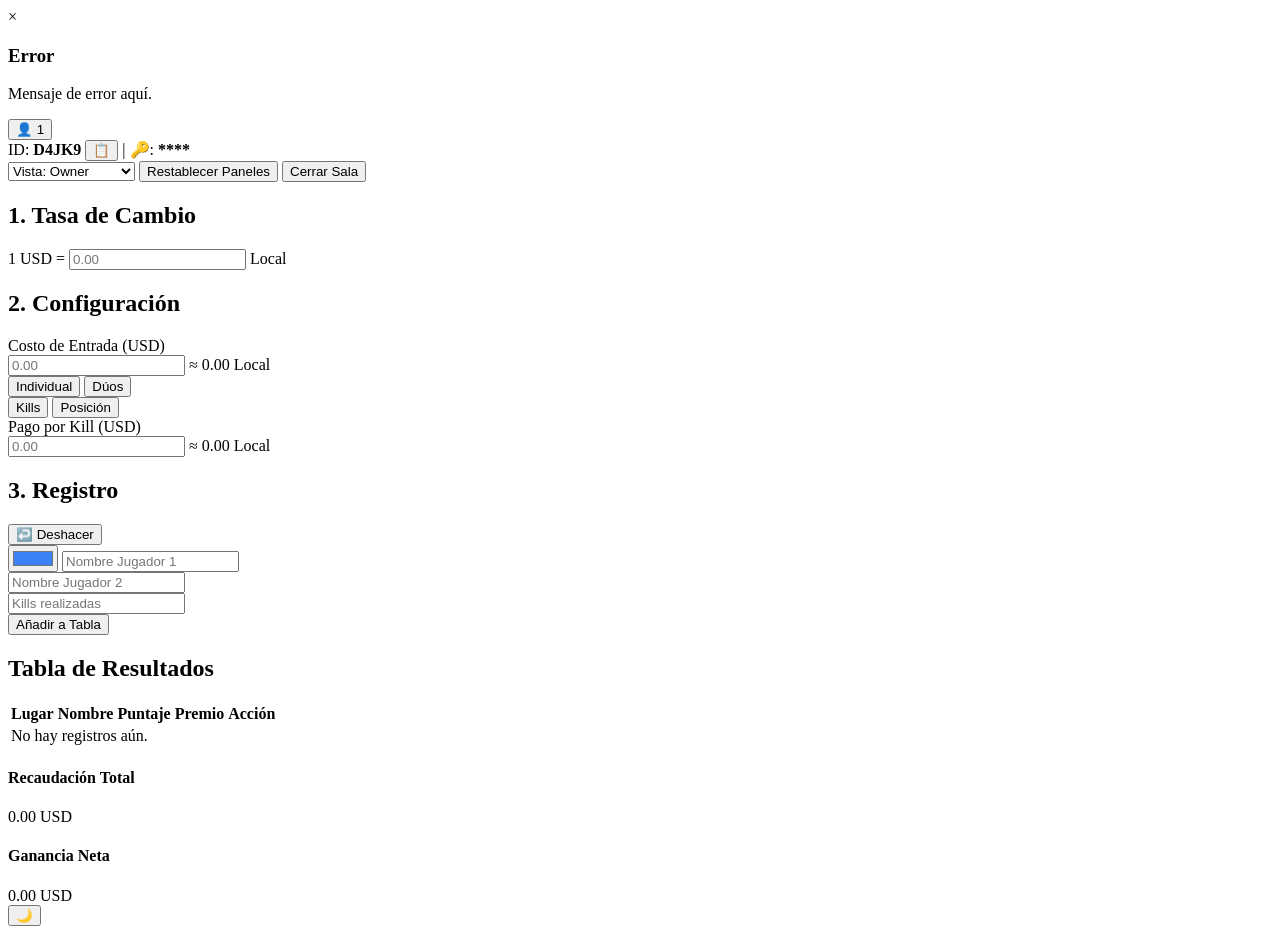
==== panel.html @ e584f3f7 "Agregue la estructura HTML inicial para el panel de TorneApp Este archivo contiene la estructura HTM" ====
<!DOCTYPE html>
<html lang="es">
<head>
    <meta charset="UTF-8">
    <meta name="viewport" content="width=device-width, initial-scale=1.0">
    <title>TorneApp - Panel de Control</title>
    <link rel="stylesheet" href="panel.css">
    
    <script src="panel.js" defer></script>
    <script type="module" src="database.js" defer></script>
</head>
<body>

    <div id="toast-container" class="toast-container"></div>
    <div id="error-modal" class="modal hidden">
        <div class="modal-content error-content">
            <span class="close-btn" onclick="closeErrorModal()">&times;</span>
            <h3 id="error-title">Error</h3>
            <p id="error-message">Mensaje de error aquí.</p>
        </div>
    </div>

    <header class="top-bar">
        <div class="bar-left">
            <button id="btn-users" class="icon-btn" title="Ver usuarios">👤 <span id="user-count">1</span></button>
            <div class="room-info">
                <span>ID: <strong id="room-id">D4JK9</strong></span>
                <button id="btn-copy-id" class="icon-btn small-btn" title="Copiar ID">📋</button>
                <span class="separator">|</span>
                <span>🔑: <strong id="room-pass">****</strong></span>
            </div>
        </div>
        <div class="bar-right">
            <select id="demo-role-switcher" class="demo-select hidden">
                <option value="owner">Vista: Owner</option>
                <option value="editor">Vista: Editor</option>
                <option value="viewer">Vista: Espectador</option>
            </select>
            
            <button id="btn-reset" class="action-btn warning-btn">Restablecer Paneles</button>
            <button id="btn-exit" class="action-btn danger-btn">Cerrar Sala</button>
        </div>
    </header>

    <div class="dashboard-container">
        <div class="left-column">
            
            <section class="panel" id="panel-divisas">
                <h2>1. Tasa de Cambio</h2>
                <div class="input-row">
                    <label>1 USD =</label>
                    <input type="number" id="tasa-cambio" placeholder="0.00" step="0.01">
                    <span id="moneda-local-label">Local</span>
                </div>
            </section>

            <section class="panel" id="panel-config">
                <h2>2. Configuración</h2>
                <div class="input-group">
                    <label>Costo de Entrada (USD)</label>
                    <div class="input-with-text">
                        <input type="number" id="costo-entrada-usd" placeholder="0.00">
                        <span class="converted-text">≈ <span id="costo-entrada-local">0.00</span> Local</span>
                    </div>
                </div>
                
                <div class="toggles-container">
                    <div class="toggle-group">
                        <button class="toggle-btn active" data-group="modo" data-val="individual">Individual</button>
                        <button class="toggle-btn" data-group="modo" data-val="duos">Dúos</button>
                    </div>
                    <div class="toggle-group">
                        <button class="toggle-btn active" data-group="puntaje" data-val="kills">Kills</button>
                        <button class="toggle-btn" data-group="puntaje" data-val="posicion">Posición</button>
                    </div>
                </div>

                <div id="config-kills-extra" class="input-group">
                    <label>Pago por Kill (USD)</label>
                    <div class="input-with-text">
                        <input type="number" id="pago-kill-usd" placeholder="0.00">
                        <span class="converted-text">≈ <span id="pago-kill-local">0.00</span> Local</span>
                    </div>
                </div>
            </section>

            <section class="panel" id="panel-registro">
                <div class="panel-header-inline">
                    <h2>3. Registro</h2>
                    <button id="btn-deshacer" class="icon-btn small-btn" title="Deshacer última acción">↩️ Deshacer</button>
                </div>
                
                <form id="form-registro" onsubmit="event.preventDefault();">
                    <div class="input-row align-center">
                        <input type="color" id="equipo-color" value="#3b82f6" title="Color del equipo">
                        <input type="text" id="jugador-1" placeholder="Nombre Jugador 1" required>
                    </div>
                    <div id="input-jugador-2" class="input-row hidden">
                        <input type="text" id="jugador-2" placeholder="Nombre Jugador 2">
                    </div>

                    <div class="input-row mt-10">
                        <input type="number" id="input-puntaje" placeholder="Kills realizadas" required>
                    </div>
                    
                    <button type="submit" class="btn-primary mt-10">Añadir a Tabla</button>
                </form>
            </section>
        </div>

        <div class="right-column">
            
            <section class="panel table-panel" id="panel-tabla">
                <h2>Tabla de Resultados</h2>
                <div class="table-responsive">
                    <table id="resultados-table">
                        <thead>
                            <tr>
                                <th>Lugar</th>
                                <th>Nombre</th>
                                <th>Puntaje</th>
                                <th>Premio</th>
                                <th>Acción</th>
                            </tr>
                        </thead>
                        <tbody id="tabla-body">
                            <tr class="empty-row">
                                <td colspan="5">No hay registros aún.</td>
                            </tr>
                        </tbody>
                    </table>
                </div>
                
                <div class="finances-footer" id="finances-section">
                    <div class="finance-box">
                        <h4>Recaudación Total</h4>
                        <span class="amount" id="total-recaudado">0.00 USD</span>
                    </div>
                    <div class="finance-box highlight">
                        <h4>Ganancia Neta</h4>
                        <span class="amount" id="ganancia-neta">0.00 USD</span>
                    </div>
                </div>
            </section>
        </div>
    </div>

    <button id="theme-toggle" class="theme-btn">🌙</button>

</body>
</html>
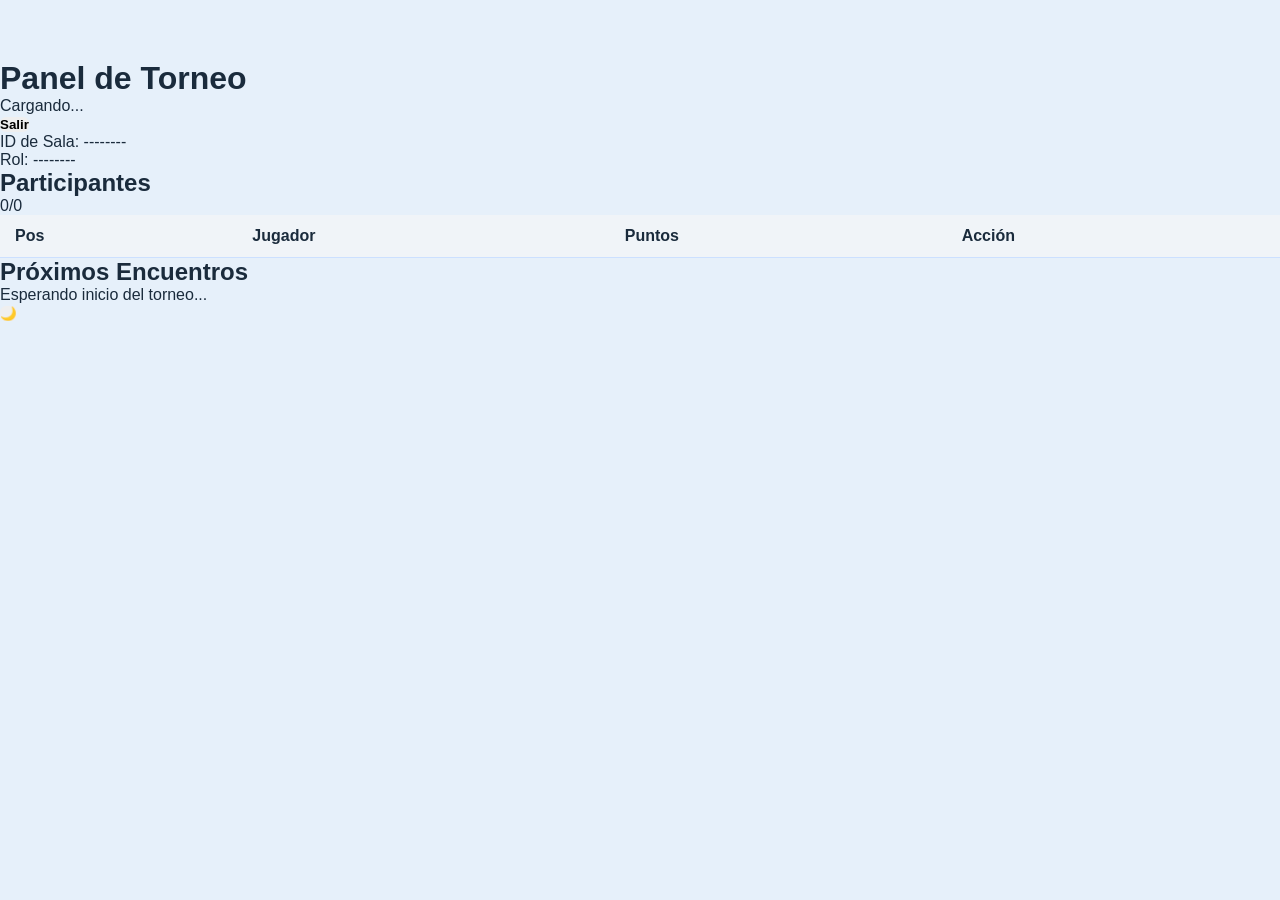
==== commit 7f7d2139: "Update panel.html" ====
--- a/panel.html
+++ b/panel.html
@@ -2,150 +2,75 @@
 <html lang="es">
 <head>
     <meta charset="UTF-8">
-    <meta name="viewport" content="width=device-width, initial-scale=1.0">
+    <meta name="viewport" content="width=device-width, initial-scale=1.0, maximum-scale=1.0, user-scalable=no">
     <title>TorneApp - Panel de Control</title>
+    
     <link rel="stylesheet" href="panel.css">
     
     <script src="panel.js" defer></script>
-    <script type="module" src="database.js" defer></script>
 </head>
 <body>
 
-    <div id="toast-container" class="toast-container"></div>
-    <div id="error-modal" class="modal hidden">
-        <div class="modal-content error-content">
-            <span class="close-btn" onclick="closeErrorModal()">&times;</span>
-            <h3 id="error-title">Error</h3>
-            <p id="error-message">Mensaje de error aquí.</p>
-        </div>
+    <div class="panel-container">
+        <header class="panel-header">
+            <div class="header-info">
+                <h1 id="panel-title">Panel de Torneo</h1>
+                <span id="status-badge" class="badge">Cargando...</span>
+            </div>
+            <button id="exit-btn" class="btn-secondary">Salir</button>
+        </header>
+
+        <section class="room-info-card">
+            <div class="info-item">
+                <span class="label">ID de Sala:</span>
+                <span id="display-room-id" class="value">--------</span>
+            </div>
+            <div class="info-item">
+                <span class="label">Rol:</span>
+                <span id="display-role" class="value">--------</span>
+            </div>
+        </section>
+
+        <section id="admin-controls" class="admin-section" style="display: none;">
+            <h3>Gestión de Torneo</h3>
+            <div class="admin-actions">
+                <button class="btn-action" onclick="abrirModalJugador()">Añadir Jugador</button>
+                <button class="btn-action btn-start" onclick="iniciarTorneo()">Iniciar Torneo</button>
+                <button class="btn-action btn-danger" onclick="finalizarTorneo()">Finalizar</button>
+            </div>
+        </section>
+
+        <section class="tournament-content">
+            <div class="content-header">
+                <h2>Participantes</h2>
+                <span id="player-count">0/0</span>
+            </div>
+            
+            <div class="table-wrapper">
+                <table id="players-table">
+                    <thead>
+                        <tr>
+                            <th>Pos</th>
+                            <th>Jugador</th>
+                            <th>Puntos</th>
+                            <th class="admin-only">Acción</th>
+                        </tr>
+                    </thead>
+                    <tbody id="players-list">
+                        </tbody>
+                </table>
+            </div>
+        </section>
+
+        <section class="matches-section">
+            <h2>Próximos Encuentros</h2>
+            <div id="matches-container" class="matches-grid">
+                <p class="empty-msg">Esperando inicio del torneo...</p>
+            </div>
+        </section>
     </div>
 
-    <header class="top-bar">
-        <div class="bar-left">
-            <button id="btn-users" class="icon-btn" title="Ver usuarios">👤 <span id="user-count">1</span></button>
-            <div class="room-info">
-                <span>ID: <strong id="room-id">D4JK9</strong></span>
-                <button id="btn-copy-id" class="icon-btn small-btn" title="Copiar ID">📋</button>
-                <span class="separator">|</span>
-                <span>🔑: <strong id="room-pass">****</strong></span>
-            </div>
-        </div>
-        <div class="bar-right">
-            <select id="demo-role-switcher" class="demo-select hidden">
-                <option value="owner">Vista: Owner</option>
-                <option value="editor">Vista: Editor</option>
-                <option value="viewer">Vista: Espectador</option>
-            </select>
-            
-            <button id="btn-reset" class="action-btn warning-btn">Restablecer Paneles</button>
-            <button id="btn-exit" class="action-btn danger-btn">Cerrar Sala</button>
-        </div>
-    </header>
-
-    <div class="dashboard-container">
-        <div class="left-column">
-            
-            <section class="panel" id="panel-divisas">
-                <h2>1. Tasa de Cambio</h2>
-                <div class="input-row">
-                    <label>1 USD =</label>
-                    <input type="number" id="tasa-cambio" placeholder="0.00" step="0.01">
-                    <span id="moneda-local-label">Local</span>
-                </div>
-            </section>
-
-            <section class="panel" id="panel-config">
-                <h2>2. Configuración</h2>
-                <div class="input-group">
-                    <label>Costo de Entrada (USD)</label>
-                    <div class="input-with-text">
-                        <input type="number" id="costo-entrada-usd" placeholder="0.00">
-                        <span class="converted-text">≈ <span id="costo-entrada-local">0.00</span> Local</span>
-                    </div>
-                </div>
-                
-                <div class="toggles-container">
-                    <div class="toggle-group">
-                        <button class="toggle-btn active" data-group="modo" data-val="individual">Individual</button>
-                        <button class="toggle-btn" data-group="modo" data-val="duos">Dúos</button>
-                    </div>
-                    <div class="toggle-group">
-                        <button class="toggle-btn active" data-group="puntaje" data-val="kills">Kills</button>
-                        <button class="toggle-btn" data-group="puntaje" data-val="posicion">Posición</button>
-                    </div>
-                </div>
-
-                <div id="config-kills-extra" class="input-group">
-                    <label>Pago por Kill (USD)</label>
-                    <div class="input-with-text">
-                        <input type="number" id="pago-kill-usd" placeholder="0.00">
-                        <span class="converted-text">≈ <span id="pago-kill-local">0.00</span> Local</span>
-                    </div>
-                </div>
-            </section>
-
-            <section class="panel" id="panel-registro">
-                <div class="panel-header-inline">
-                    <h2>3. Registro</h2>
-                    <button id="btn-deshacer" class="icon-btn small-btn" title="Deshacer última acción">↩️ Deshacer</button>
-                </div>
-                
-                <form id="form-registro" onsubmit="event.preventDefault();">
-                    <div class="input-row align-center">
-                        <input type="color" id="equipo-color" value="#3b82f6" title="Color del equipo">
-                        <input type="text" id="jugador-1" placeholder="Nombre Jugador 1" required>
-                    </div>
-                    <div id="input-jugador-2" class="input-row hidden">
-                        <input type="text" id="jugador-2" placeholder="Nombre Jugador 2">
-                    </div>
-
-                    <div class="input-row mt-10">
-                        <input type="number" id="input-puntaje" placeholder="Kills realizadas" required>
-                    </div>
-                    
-                    <button type="submit" class="btn-primary mt-10">Añadir a Tabla</button>
-                </form>
-            </section>
-        </div>
-
-        <div class="right-column">
-            
-            <section class="panel table-panel" id="panel-tabla">
-                <h2>Tabla de Resultados</h2>
-                <div class="table-responsive">
-                    <table id="resultados-table">
-                        <thead>
-                            <tr>
-                                <th>Lugar</th>
-                                <th>Nombre</th>
-                                <th>Puntaje</th>
-                                <th>Premio</th>
-                                <th>Acción</th>
-                            </tr>
-                        </thead>
-                        <tbody id="tabla-body">
-                            <tr class="empty-row">
-                                <td colspan="5">No hay registros aún.</td>
-                            </tr>
-                        </tbody>
-                    </table>
-                </div>
-                
-                <div class="finances-footer" id="finances-section">
-                    <div class="finance-box">
-                        <h4>Recaudación Total</h4>
-                        <span class="amount" id="total-recaudado">0.00 USD</span>
-                    </div>
-                    <div class="finance-box highlight">
-                        <h4>Ganancia Neta</h4>
-                        <span class="amount" id="ganancia-neta">0.00 USD</span>
-                    </div>
-                </div>
-            </section>
-        </div>
-    </div>
-
-    <button id="theme-toggle" class="theme-btn">🌙</button>
+    <button id="theme-toggle" class="theme-btn-float">🌙</button>
 
 </body>
 </html>
--- a/panel.css
+++ b/panel.css
@@ -0,0 +1,160 @@
+/* Variables de color - Modo Claro */
+:root {
+    --bg-color: #e6f0fa;
+    --card-bg: #ffffff;
+    --text-color: #1a2b3c;
+    --primary-color: #0066cc;
+    --primary-hover: #005bb5;
+    --input-bg: #f0f4f8;
+    --border-color: #cce0ff;
+    --danger-color: #ef4444;
+    --danger-hover: #dc2626;
+    --warning-color: #f59e0b;
+    --warning-hover: #d97706;
+    --success-color: #10b981;
+}
+
+/* Variables de color - Modo Oscuro */
+[data-theme="dark"] {
+    --bg-color: #0b1120;
+    --card-bg: #151e32;
+    --text-color: #e2e8f0;
+    --primary-color: #3b82f6;
+    --primary-hover: #2563eb;
+    --input-bg: #1e293b;
+    --border-color: #334155;
+}
+
+* {
+    margin: 0;
+    padding: 0;
+    box-sizing: border-box;
+    font-family: 'Segoe UI', Tahoma, Geneva, Verdana, sans-serif;
+    transition: background-color 0.3s, color 0.3s;
+}
+
+body {
+    background-color: var(--bg-color);
+    color: var(--text-color);
+    padding-top: 60px; /* Espacio para la barra superior */
+}
+
+/* === BARRA SUPERIOR === */
+.top-bar {
+    position: fixed;
+    top: 0;
+    left: 0;
+    width: 100%;
+    height: 60px;
+    background-color: var(--card-bg);
+    border-bottom: 2px solid var(--border-color);
+    display: flex;
+    justify-content: space-between;
+    align-items: center;
+    padding: 0 20px;
+    z-index: 1000;
+    box-shadow: 0 2px 10px rgba(0,0,0,0.1);
+}
+
+.bar-left, .bar-right {
+    display: flex;
+    align-items: center;
+    gap: 15px;
+}
+
+.room-info {
+    font-size: 0.95rem;
+    display: flex;
+    align-items: center;
+    gap: 8px;
+}
+
+.separator { opacity: 0.5; }
+
+/* Botones Generales */
+button { cursor: pointer; border: none; border-radius: 6px; font-weight: bold; }
+.icon-btn { background: transparent; color: var(--text-color); font-size: 1.2rem; padding: 5px; }
+.small-btn { font-size: 0.9rem; opacity: 0.8; }
+.small-btn:hover { opacity: 1; }
+
+.action-btn { padding: 8px 15px; color: white; }
+.danger-btn { background-color: var(--danger-color); }
+.danger-btn:hover { background-color: var(--danger-hover); }
+.warning-btn { background-color: var(--warning-color); }
+.warning-btn:hover { background-color: var(--warning-hover); }
+
+.btn-primary { width: 100%; padding: 12px; background-color: var(--primary-color); color: #fff; font-size: 1rem; }
+.btn-primary:hover { background-color: var(--primary-hover); }
+
+/* === LAYOUT DEL DASHBOARD === */
+.dashboard-container {
+    max-width: 1200px;
+    margin: 20px auto;
+    padding: 0 15px;
+    display: grid;
+    grid-template-columns: 1fr 2fr;
+    gap: 20px;
+}
+
+/* Móviles */
+@media (max-width: 800px) {
+    .dashboard-container { grid-template-columns: 1fr; }
+}
+
+.panel {
+    background-color: var(--card-bg);
+    border-radius: 12px;
+    padding: 20px;
+    margin-bottom: 20px;
+    box-shadow: 0 4px 12px rgba(0, 0, 0, 0.08);
+    border: 1px solid var(--border-color);
+}
+
+.panel h2 { font-size: 1.2rem; margin-bottom: 15px; color: var(--primary-color); }
+.panel-header-inline { display: flex; justify-content: space-between; align-items: center; margin-bottom: 15px; }
+.panel-header-inline h2 { margin-bottom: 0; }
+
+/* === FORMULARIOS Y CAMPOS === */
+.input-group { margin-bottom: 15px; }
+.input-group label { display: block; font-size: 0.85rem; margin-bottom: 5px; font-weight: 600; opacity: 0.8; }
+.input-row { display: flex; gap: 10px; align-items: center; margin-bottom: 10px; }
+.align-center { align-items: center; }
+.mt-10 { margin-top: 10px; }
+.hidden { display: none !important; }
+
+input[type="text"], input[type="number"], select {
+    width: 100%; padding: 10px; border: 2px solid var(--border-color);
+    border-radius: 6px; background-color: var(--input-bg); color: var(--text-color);
+    outline: none;
+}
+input:focus { border-color: var(--primary-color); }
+
+input[type="color"] { width: 40px; height: 40px; border: none; border-radius: 6px; cursor: pointer; background: transparent;}
+
+.input-with-text { display: flex; align-items: center; gap: 10px; }
+.converted-text { font-size: 0.9rem; font-weight: bold; opacity: 0.7; white-space: nowrap; }
+
+/* Toggles (Individual/Duos) */
+.toggles-container { display: flex; gap: 15px; margin-bottom: 15px; }
+.toggle-group { display: flex; flex: 1; background-color: var(--input-bg); border-radius: 6px; overflow: hidden; border: 2px solid var(--border-color); }
+.toggle-btn { flex: 1; padding: 10px; background: transparent; color: var(--text-color); font-weight: 600; border-radius: 0; }
+.toggle-btn.active { background-color: var(--primary-color); color: white; }
+
+/* === TABLA === */
+.table-responsive { overflow-x: auto; margin-bottom: 20px; }
+table { width: 100%; border-collapse: collapse; text-align: left; }
+th, td { padding: 12px 15px; border-bottom: 1px solid var(--border-color); }
+th { background-color: var(--input-bg); font-weight: 600; }
+.empty-row td { text-align: center; opacity: 0.6; font-style: italic; }
+
+/* === FINANZAS === */
+.finances-footer { display: flex; gap: 15px; border-top: 2px dashed var(--border-color); padding-top: 20px; }
+.finance-box { flex: 1; background-color: var(--input-bg); padding: 15px; border-radius: 8px; text-align: center; border: 1px solid var(--border-color); }
+.finance-box h4 { font-size: 0.9rem; opacity: 0.8; margin-bottom: 5px; }
+.finance-box .amount { font-size: 1.4rem; font-weight: 800; color: var(--text-color); }
+.finance-box.highlight .amount { color: var(--success-color); }
+
+/* === UTILIDADES === */
+.demo-select { padding: 5px; background: var(--warning-color); color: white; border: none; border-radius: 4px; font-weight: bold; }
+.theme-btn { position: fixed; bottom: 20px; right: 20px; background-color: var(--card-bg); border: 2px solid var(--border-color); color: var(--text-color); font-size: 1.5rem; width: 50px; height: 50px; border-radius: 50%; display: flex; justify-content: center; align-items: center; box-shadow: 0 4px 12px rgba(0,0,0,0.2); z-index: 1000; }
+            
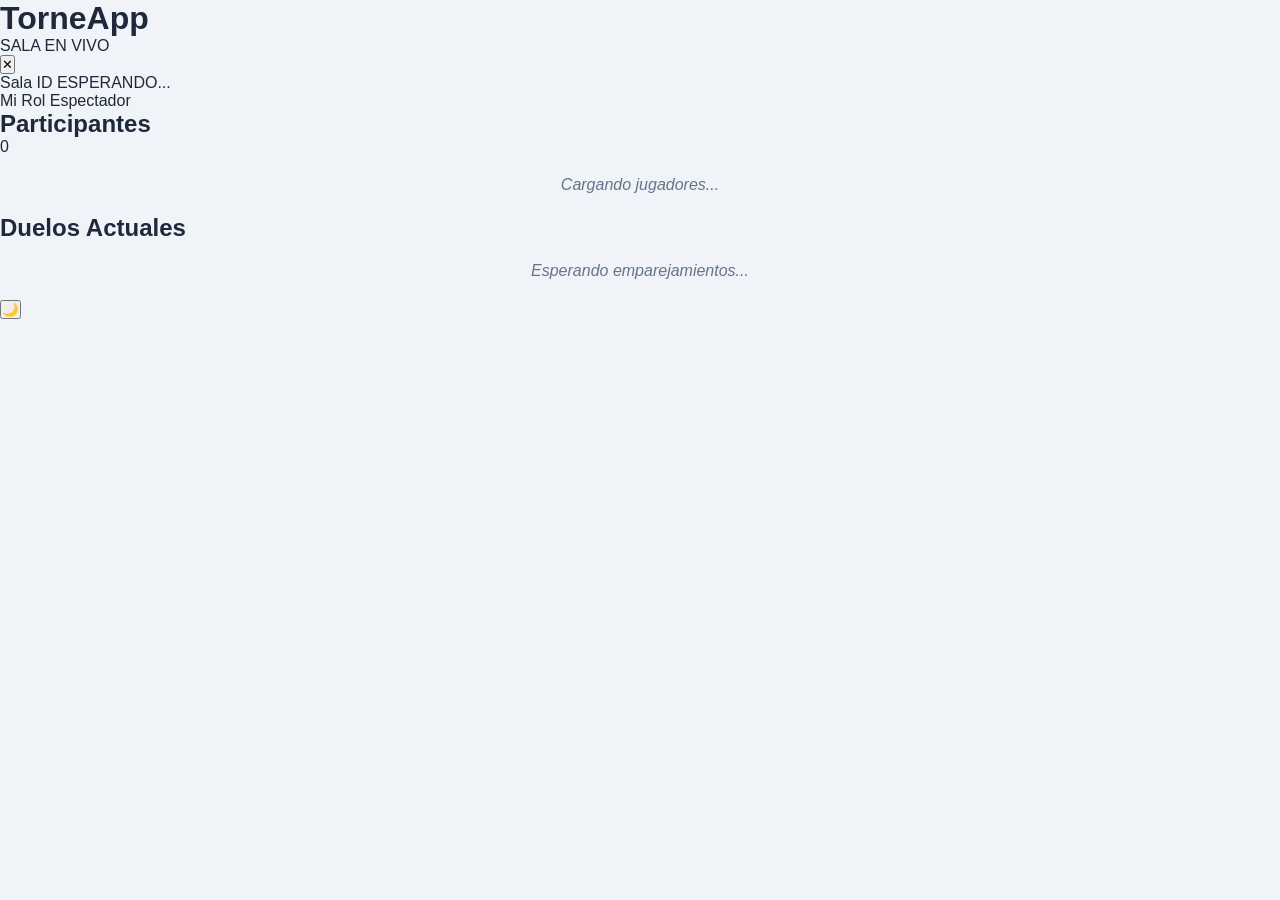
==== commit 208b8574: "Update panel.html" ====
--- a/panel.html
+++ b/panel.html
@@ -3,74 +3,61 @@
 <head>
     <meta charset="UTF-8">
     <meta name="viewport" content="width=device-width, initial-scale=1.0, maximum-scale=1.0, user-scalable=no">
-    <title>TorneApp - Panel de Control</title>
-    
+    <title>TorneApp - Panel</title>
     <link rel="stylesheet" href="panel.css">
-    
     <script src="panel.js" defer></script>
 </head>
 <body>
 
-    <div class="panel-container">
-        <header class="panel-header">
-            <div class="header-info">
-                <h1 id="panel-title">Panel de Torneo</h1>
-                <span id="status-badge" class="badge">Cargando...</span>
+    <div class="app-wrapper">
+        <header class="main-header">
+            <div class="logo-area">
+                <h1>TorneApp</h1>
+                <span id="status-badge" class="status-dot">Modo Demo</span>
             </div>
-            <button id="exit-btn" class="btn-secondary">Salir</button>
+            <button id="exit-btn" class="icon-btn">✕</button>
         </header>
 
-        <section class="room-info-card">
-            <div class="info-item">
-                <span class="label">ID de Sala:</span>
-                <span id="display-room-id" class="value">--------</span>
+        <div class="stats-grid">
+            <div class="stat-card">
+                <span class="stat-label">Sala ID</span>
+                <span id="display-room-id" class="stat-value">---</span>
             </div>
-            <div class="info-item">
-                <span class="label">Rol:</span>
-                <span id="display-role" class="value">--------</span>
+            <div class="stat-card">
+                <span class="stat-label">Mi Rol</span>
+                <span id="display-role" class="stat-value">---</span>
+            </div>
+        </div>
+
+        <section id="admin-controls" class="admin-panel" style="display: none;">
+            <div class="admin-header">
+                <h2>Gestión</h2>
+            </div>
+            <div class="action-buttons">
+                <button class="btn-main" onclick="abrirModalJugador()">+ Jugador</button>
+                <button class="btn-start" onclick="iniciarTorneo()">Iniciar</button>
             </div>
         </section>
 
-        <section id="admin-controls" class="admin-section" style="display: none;">
-            <h3>Gestión de Torneo</h3>
-            <div class="admin-actions">
-                <button class="btn-action" onclick="abrirModalJugador()">Añadir Jugador</button>
-                <button class="btn-action btn-start" onclick="iniciarTorneo()">Iniciar Torneo</button>
-                <button class="btn-action btn-danger" onclick="finalizarTorneo()">Finalizar</button>
+        <section class="content-section">
+            <div class="section-header">
+                <h2>Participantes</h2>
+                <span id="player-count" class="count-pill">0</span>
+            </div>
+            <div id="players-list" class="players-column">
+                <p class="empty-msg">Cargando jugadores...</p>
             </div>
         </section>
 
-        <section class="tournament-content">
-            <div class="content-header">
-                <h2>Participantes</h2>
-                <span id="player-count">0/0</span>
-            </div>
-            
-            <div class="table-wrapper">
-                <table id="players-table">
-                    <thead>
-                        <tr>
-                            <th>Pos</th>
-                            <th>Jugador</th>
-                            <th>Puntos</th>
-                            <th class="admin-only">Acción</th>
-                        </tr>
-                    </thead>
-                    <tbody id="players-list">
-                        </tbody>
-                </table>
-            </div>
-        </section>
-
-        <section class="matches-section">
-            <h2>Próximos Encuentros</h2>
-            <div id="matches-container" class="matches-grid">
-                <p class="empty-msg">Esperando inicio del torneo...</p>
+        <section class="content-section">
+            <h2>Duelos Actuales</h2>
+            <div id="matches-container" class="matches-list">
+                <p class="empty-msg">Esperando emparejamientos...</p>
             </div>
         </section>
     </div>
 
-    <button id="theme-toggle" class="theme-btn-float">🌙</button>
+    <button id="theme-toggle" class="theme-fab">🌙</button>
 
 </body>
 </html>
--- a/panel.css
+++ b/panel.css
@@ -1,160 +1,175 @@
-/* Variables de color - Modo Claro */
+/* =========================================
+   VARIABLES DE COLOR (Azul Claro y Oscuro)
+   ========================================= */
 :root {
-    --bg-color: #e6f0fa;
+    --bg-color: #f0f4f8;
     --card-bg: #ffffff;
-    --text-color: #1a2b3c;
-    --primary-color: #0066cc;
-    --primary-hover: #005bb5;
-    --input-bg: #f0f4f8;
-    --border-color: #cce0ff;
-    --danger-color: #ef4444;
-    --danger-hover: #dc2626;
-    --warning-color: #f59e0b;
-    --warning-hover: #d97706;
-    --success-color: #10b981;
+    --text-color: #1e293b;
+    --text-muted: #64748b;
+    --primary: #0284c7; /* Azul Principal */
+    --primary-dark: #0369a1;
+    --accent: #38bdf8;
+    --danger: #ef4444;
+    --success: #10b981;
+    --border: #e2e8f0;
 }
 
-/* Variables de color - Modo Oscuro */
 [data-theme="dark"] {
-    --bg-color: #0b1120;
-    --card-bg: #151e32;
-    --text-color: #e2e8f0;
-    --primary-color: #3b82f6;
-    --primary-hover: #2563eb;
-    --input-bg: #1e293b;
-    --border-color: #334155;
+    --bg-color: #0f172a;
+    --card-bg: #1e293b;
+    --text-color: #f8fafc;
+    --text-muted: #94a3b8;
+    --primary: #38bdf8;
+    --primary-dark: #0ea5e9;
+    --border: #334155;
 }
 
+/* =========================================
+   RESETEO ANTI-ZOOM
+   ========================================= */
 * {
     margin: 0;
     padding: 0;
-    box-sizing: border-box;
+    box-sizing: border-box; /* Evita que el padding ensanche los elementos */
     font-family: 'Segoe UI', Tahoma, Geneva, Verdana, sans-serif;
-    transition: background-color 0.3s, color 0.3s;
 }
 
-body {
+html, body {
+    width: 100%;
+    max-width: 100%;
+    overflow-x: hidden; /* Prohibido el movimiento lateral */
     background-color: var(--bg-color);
     color: var(--text-color);
-    padding-top: 60px; /* Espacio para la barra superior */
 }
 
-/* === BARRA SUPERIOR === */
-.top-bar {
-    position: fixed;
-    top: 0;
-    left: 0;
+/* =========================================
+   CONTENEDOR PRINCIPAL
+   ========================================= */
+.panel-container {
     width: 100%;
-    height: 60px;
-    background-color: var(--card-bg);
-    border-bottom: 2px solid var(--border-color);
+    max-width: 600px; /* Tamaño ideal para móvil y tablet */
+    margin: 0 auto;
+    padding: 15px;
+    display: flex;
+    flex-direction: column;
+    gap: 20px;
+}
+
+/* Encabezado */
+.panel-header {
     display: flex;
     justify-content: space-between;
     align-items: center;
-    padding: 0 20px;
-    z-index: 1000;
-    box-shadow: 0 2px 10px rgba(0,0,0,0.1);
+    padding-bottom: 10px;
+    border-bottom: 2px solid var(--border);
 }
 
-.bar-left, .bar-right {
-    display: flex;
-    align-items: center;
-    gap: 15px;
+.panel-header h1 {
+    font-size: 1.4rem;
+    color: var(--primary);
 }
 
-.room-info {
-    font-size: 0.95rem;
-    display: flex;
-    align-items: center;
-    gap: 8px;
+.badge {
+    font-size: 0.75rem;
+    padding: 4px 8px;
+    border-radius: 12px;
+    background: var(--border);
+    color: var(--text-muted);
 }
 
-.separator { opacity: 0.5; }
-
-/* Botones Generales */
-button { cursor: pointer; border: none; border-radius: 6px; font-weight: bold; }
-.icon-btn { background: transparent; color: var(--text-color); font-size: 1.2rem; padding: 5px; }
-.small-btn { font-size: 0.9rem; opacity: 0.8; }
-.small-btn:hover { opacity: 1; }
-
-.action-btn { padding: 8px 15px; color: white; }
-.danger-btn { background-color: var(--danger-color); }
-.danger-btn:hover { background-color: var(--danger-hover); }
-.warning-btn { background-color: var(--warning-color); }
-.warning-btn:hover { background-color: var(--warning-hover); }
-
-.btn-primary { width: 100%; padding: 12px; background-color: var(--primary-color); color: #fff; font-size: 1rem; }
-.btn-primary:hover { background-color: var(--primary-hover); }
-
-/* === LAYOUT DEL DASHBOARD === */
-.dashboard-container {
-    max-width: 1200px;
-    margin: 20px auto;
-    padding: 0 15px;
-    display: grid;
-    grid-template-columns: 1fr 2fr;
-    gap: 20px;
+/* =========================================
+   TARJETAS DE INFORMACIÓN
+   ========================================= */
+.room-info-card, .admin-section, .tournament-content, .matches-section {
+    background: var(--card-bg);
+    padding: 20px;
+    border-radius: 12px;
+    box-shadow: 0 4px 6px -1px rgba(0, 0, 0, 0.1);
 }
 
-/* Móviles */
-@media (max-width: 800px) {
-    .dashboard-container { grid-template-columns: 1fr; }
+.info-item {
+    display: flex;
+    justify-content: space-between;
+    margin-bottom: 8px;
 }
 
-.panel {
-    background-color: var(--card-bg);
-    border-radius: 12px;
-    padding: 20px;
-    margin-bottom: 20px;
-    box-shadow: 0 4px 12px rgba(0, 0, 0, 0.08);
-    border: 1px solid var(--border-color);
+.label { font-weight: 600; color: var(--text-muted); }
+.value { font-family: monospace; font-weight: bold; color: var(--primary); }
+
+/* =========================================
+   TABLAS (CON SCROLL LATERAL SEGURO)
+   ========================================= */
+.table-wrapper {
+    width: 100%;
+    overflow-x: auto; /* Permite deslizar la tabla si es muy ancha */
+    -webkit-overflow-scrolling: touch;
+    margin-top: 15px;
+    border-radius: 8px;
+    border: 1px solid var(--border);
 }
 
-.panel h2 { font-size: 1.2rem; margin-bottom: 15px; color: var(--primary-color); }
-.panel-header-inline { display: flex; justify-content: space-between; align-items: center; margin-bottom: 15px; }
-.panel-header-inline h2 { margin-bottom: 0; }
+table {
+    width: 100%;
+    border-collapse: collapse;
+    min-width: 400px; /* Asegura que no se amontone el texto */
+}
 
-/* === FORMULARIOS Y CAMPOS === */
-.input-group { margin-bottom: 15px; }
-.input-group label { display: block; font-size: 0.85rem; margin-bottom: 5px; font-weight: 600; opacity: 0.8; }
-.input-row { display: flex; gap: 10px; align-items: center; margin-bottom: 10px; }
-.align-center { align-items: center; }
-.mt-10 { margin-top: 10px; }
-.hidden { display: none !important; }
+th, td {
+    padding: 12px;
+    text-align: left;
+    border-bottom: 1px solid var(--border);
+}
 
-input[type="text"], input[type="number"], select {
-    width: 100%; padding: 10px; border: 2px solid var(--border-color);
-    border-radius: 6px; background-color: var(--input-bg); color: var(--text-color);
-    outline: none;
+th {
+    background-color: var(--bg-color);
+    color: var(--text-muted);
+    font-size: 0.85rem;
+    text-transform: uppercase;
 }
-input:focus { border-color: var(--primary-color); }
 
-input[type="color"] { width: 40px; height: 40px; border: none; border-radius: 6px; cursor: pointer; background: transparent;}
+/* =========================================
+   BOTONES
+   ========================================= */
+.btn-primary, .btn-secondary, .btn-action {
+    padding: 10px 16px;
+    border-radius: 8px;
+    border: none;
+    font-weight: bold;
+    cursor: pointer;
+    transition: transform 0.1s, opacity 0.2s;
+}
 
-.input-with-text { display: flex; align-items: center; gap: 10px; }
-.converted-text { font-size: 0.9rem; font-weight: bold; opacity: 0.7; white-space: nowrap; }
+.btn-secondary { background: var(--border); color: var(--text-color); }
+.btn-action { background: var(--primary); color: white; width: 100%; margin-bottom: 10px; }
+.btn-start { background: var(--success); }
+.btn-danger { background: var(--danger); }
 
-/* Toggles (Individual/Duos) */
-.toggles-container { display: flex; gap: 15px; margin-bottom: 15px; }
-.toggle-group { display: flex; flex: 1; background-color: var(--input-bg); border-radius: 6px; overflow: hidden; border: 2px solid var(--border-color); }
-.toggle-btn { flex: 1; padding: 10px; background: transparent; color: var(--text-color); font-weight: 600; border-radius: 0; }
-.toggle-btn.active { background-color: var(--primary-color); color: white; }
+button:active { transform: scale(0.96); }
 
-/* === TABLA === */
-.table-responsive { overflow-x: auto; margin-bottom: 20px; }
-table { width: 100%; border-collapse: collapse; text-align: left; }
-th, td { padding: 12px 15px; border-bottom: 1px solid var(--border-color); }
-th { background-color: var(--input-bg); font-weight: 600; }
-.empty-row td { text-align: center; opacity: 0.6; font-style: italic; }
+/* =========================================
+   BOTÓN TEMA FLOTANTE
+   ========================================= */
+.theme-btn-float {
+    position: fixed;
+    bottom: 20px;
+    right: 20px;
+    width: 45px;
+    height: 45px;
+    border-radius: 50%;
+    background: var(--card-bg);
+    border: 1px solid var(--border);
+    box-shadow: 0 4px 10px rgba(0,0,0,0.2);
+    cursor: pointer;
+    font-size: 1.2rem;
+    display: flex;
+    justify-content: center;
+    align-items: center;
+}
 
-/* === FINANZAS === */
-.finances-footer { display: flex; gap: 15px; border-top: 2px dashed var(--border-color); padding-top: 20px; }
-.finance-box { flex: 1; background-color: var(--input-bg); padding: 15px; border-radius: 8px; text-align: center; border: 1px solid var(--border-color); }
-.finance-box h4 { font-size: 0.9rem; opacity: 0.8; margin-bottom: 5px; }
-.finance-box .amount { font-size: 1.4rem; font-weight: 800; color: var(--text-color); }
-.finance-box.highlight .amount { color: var(--success-color); }
-
-/* === UTILIDADES === */
-.demo-select { padding: 5px; background: var(--warning-color); color: white; border: none; border-radius: 4px; font-weight: bold; }
-.theme-btn { position: fixed; bottom: 20px; right: 20px; background-color: var(--card-bg); border: 2px solid var(--border-color); color: var(--text-color); font-size: 1.5rem; width: 50px; height: 50px; border-radius: 50%; display: flex; justify-content: center; align-items: center; box-shadow: 0 4px 12px rgba(0,0,0,0.2); z-index: 1000; }
-            
+/* Mensaje vacío */
+.empty-msg {
+    text-align: center;
+    color: var(--text-muted);
+    padding: 20px;
+    font-style: italic;
+}
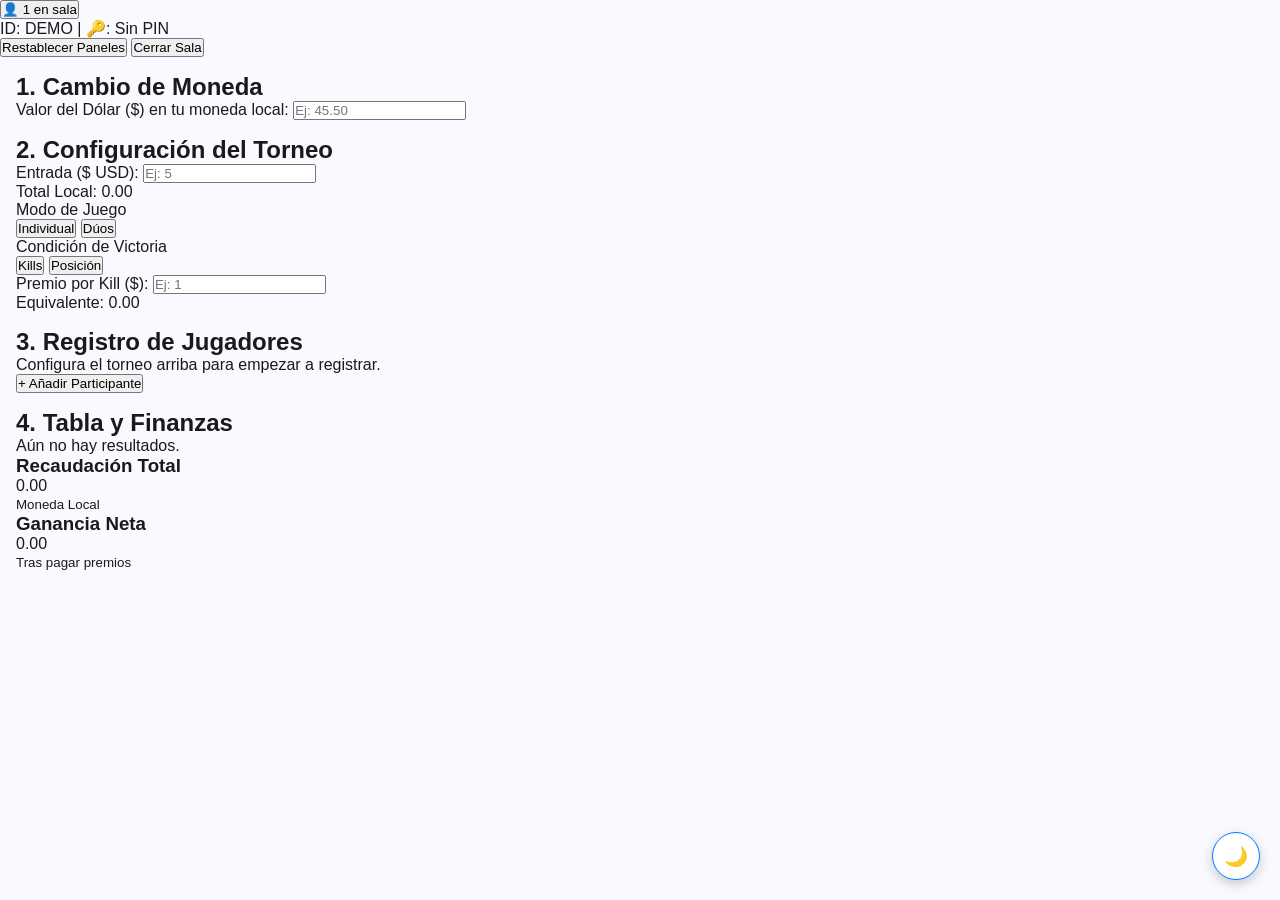
==== commit b6bf2f7d: "Update panel.html" ====
--- a/panel.html
+++ b/panel.html
@@ -3,58 +3,112 @@
 <head>
     <meta charset="UTF-8">
     <meta name="viewport" content="width=device-width, initial-scale=1.0, maximum-scale=1.0, user-scalable=no">
-    <title>TorneApp - Panel</title>
+    <title>TorneApp - Panel de Control</title>
     <link rel="stylesheet" href="panel.css">
-    <script src="panel.js" defer></script>
+    <script src="panel.js" defer></script> 
 </head>
 <body>
 
-    <div class="app-wrapper">
-        <header class="main-header">
-            <div class="logo-area">
-                <h1>TorneApp</h1>
-                <span id="status-badge" class="status-dot">Modo Demo</span>
-            </div>
-            <button id="exit-btn" class="icon-btn">✕</button>
-        </header>
-
-        <div class="stats-grid">
-            <div class="stat-card">
-                <span class="stat-label">Sala ID</span>
-                <span id="display-room-id" class="stat-value">---</span>
-            </div>
-            <div class="stat-card">
-                <span class="stat-label">Mi Rol</span>
-                <span id="display-role" class="stat-value">---</span>
+    <header class="top-bar">
+        <div class="top-row">
+            <button id="btn-usuarios" class="btn-top">
+                👤 <span id="user-count">1</span> en sala
+            </button>
+            <div class="room-info">
+                <span id="display-id">ID: DEMO</span> | <span id="display-pass">🔑: Sin PIN</span>
             </div>
         </div>
+        <div class="action-row">
+            <button id="btn-reset" class="btn-warning">Restablecer Paneles</button>
+            <button id="btn-close" class="btn-danger">Cerrar Sala</button>
+        </div>
+    </header>
 
-        <section id="admin-controls" class="admin-panel" style="display: none;">
-            <div class="admin-header">
-                <h2>Gestión</h2>
+    <div class="app-wrapper">
+
+        <section class="card-panel" id="panel-economia">
+            <div class="panel-header">
+                <h2>1. Cambio de Moneda</h2>
             </div>
-            <div class="action-buttons">
-                <button class="btn-main" onclick="abrirModalJugador()">+ Jugador</button>
-                <button class="btn-start" onclick="iniciarTorneo()">Iniciar</button>
+            <div class="input-group">
+                <label>Valor del Dólar ($) en tu moneda local:</label>
+                <input type="number" id="valor-dolar" placeholder="Ej: 45.50" step="0.01">
             </div>
         </section>
 
-        <section class="content-section">
-            <div class="section-header">
-                <h2>Participantes</h2>
-                <span id="player-count" class="count-pill">0</span>
+        <section class="card-panel" id="panel-config">
+            <div class="panel-header">
+                <h2>2. Configuración del Torneo</h2>
             </div>
-            <div id="players-list" class="players-column">
-                <p class="empty-msg">Cargando jugadores...</p>
+            
+            <div class="input-group flex-row">
+                <div class="flex-half">
+                    <label>Entrada ($ USD):</label>
+                    <input type="number" id="costo-entrada" placeholder="Ej: 5" step="0.5">
+                </div>
+                <div class="flex-half result-box">
+                    <label>Total Local:</label>
+                    <span id="entrada-local" class="highlight-text">0.00</span>
+                </div>
+            </div>
+
+            <label class="section-label">Modo de Juego</label>
+            <div class="toggle-group" id="toggle-equipo">
+                <button class="toggle-btn active" data-val="individual">Individual</button>
+                <button class="toggle-btn" data-val="duos">Dúos</button>
+            </div>
+
+            <label class="section-label">Condición de Victoria</label>
+            <div class="toggle-group" id="toggle-victoria">
+                <button class="toggle-btn active" data-val="kills">Kills</button>
+                <button class="toggle-btn" data-val="posicion">Posición</button>
+            </div>
+
+            <div class="input-group flex-row mt-10" id="caja-premio-kill">
+                <div class="flex-half">
+                    <label>Premio por Kill ($):</label>
+                    <input type="number" id="premio-kill" placeholder="Ej: 1" step="0.5">
+                </div>
+                <div class="flex-half result-box">
+                    <label>Equivalente:</label>
+                    <span id="kill-local" class="highlight-text">0.00</span>
+                </div>
             </div>
         </section>
 
-        <section class="content-section">
-            <h2>Duelos Actuales</h2>
-            <div id="matches-container" class="matches-list">
-                <p class="empty-msg">Esperando emparejamientos...</p>
+        <section class="card-panel" id="panel-registro">
+            <div class="panel-header">
+                <h2>3. Registro de Jugadores</h2>
+            </div>
+            <div id="registro-container" class="registro-list">
+                <p class="empty-msg">Configura el torneo arriba para empezar a registrar.</p>
+            </div>
+            <button id="btn-add-player" class="btn-primary mt-10">+ Añadir Participante</button>
+        </section>
+
+        <section class="card-panel" id="panel-resultados">
+            <div class="panel-header">
+                <h2>4. Tabla y Finanzas</h2>
+            </div>
+            
+            <div id="tabla-resultados" class="tabla-list">
+                <p class="empty-msg">Aún no hay resultados.</p>
+            </div>
+
+            <div class="finanzas-grid mt-10">
+                <div class="finance-card bruto">
+                    <h3>Recaudación Total</h3>
+                    <p id="total-recaudado">0.00</p>
+                    <small>Moneda Local</small>
+                </div>
+                <div class="finance-card neto">
+                    <h3>Ganancia Neta</h3>
+                    <p id="total-ganancia">0.00</p>
+                    <small>Tras pagar premios</small>
+                </div>
             </div>
         </section>
+
     </div>
 
     <button id="theme-toggle" class="theme-fab">🌙</button>
--- a/panel.css
+++ b/panel.css
@@ -1,175 +1,174 @@
-/* =========================================
-   VARIABLES DE COLOR (Azul Claro y Oscuro)
-   ========================================= */
 :root {
-    --bg-color: #f0f4f8;
-    --card-bg: #ffffff;
-    --text-color: #1e293b;
-    --text-muted: #64748b;
-    --primary: #0284c7; /* Azul Principal */
-    --primary-dark: #0369a1;
-    --accent: #38bdf8;
-    --danger: #ef4444;
-    --success: #10b981;
-    --border: #e2e8f0;
+    --primary: #007bff;
+    --primary-dark: #0056b3;
+    --bg: #f8faff;
+    --card: #ffffff;
+    --text: #1a1a1a;
+    --text-light: #6c757d;
+    --shadow: 0 4px 12px rgba(0,0,0,0.05);
 }
 
 [data-theme="dark"] {
-    --bg-color: #0f172a;
-    --card-bg: #1e293b;
-    --text-color: #f8fafc;
-    --text-muted: #94a3b8;
-    --primary: #38bdf8;
-    --primary-dark: #0ea5e9;
-    --border: #334155;
+    --bg: #0b0e14;
+    --card: #161b22;
+    --text: #f0f6fc;
+    --text-light: #8b949e;
+    --primary: #58a6ff;
 }
 
-/* =========================================
-   RESETEO ANTI-ZOOM
-   ========================================= */
+/* RESET TOTAL PARA EVITAR ZOOM */
 * {
     margin: 0;
     padding: 0;
-    box-sizing: border-box; /* Evita que el padding ensanche los elementos */
-    font-family: 'Segoe UI', Tahoma, Geneva, Verdana, sans-serif;
+    box-sizing: border-box;
+    -webkit-tap-highlight-color: transparent;
 }
 
 html, body {
     width: 100%;
-    max-width: 100%;
-    overflow-x: hidden; /* Prohibido el movimiento lateral */
-    background-color: var(--bg-color);
-    color: var(--text-color);
+    height: 100%;
+    overflow-x: hidden; /* Prohíbe el scroll horizontal */
+    background-color: var(--bg);
+    color: var(--text);
+    font-family: -apple-system, BlinkMacSystemFont, "Segoe UI", Roboto, sans-serif;
 }
 
-/* =========================================
-   CONTENEDOR PRINCIPAL
-   ========================================= */
-.panel-container {
+.app-wrapper {
     width: 100%;
-    max-width: 600px; /* Tamaño ideal para móvil y tablet */
-    margin: 0 auto;
-    padding: 15px;
+    max-width: 100%;
+    padding: 16px;
     display: flex;
     flex-direction: column;
-    gap: 20px;
+    gap: 16px;
 }
 
-/* Encabezado */
-.panel-header {
+/* HEADER */
+.main-header {
     display: flex;
     justify-content: space-between;
     align-items: center;
-    padding-bottom: 10px;
-    border-bottom: 2px solid var(--border);
+    padding: 8px 0;
 }
 
-.panel-header h1 {
-    font-size: 1.4rem;
+.main-header h1 {
+    font-size: 1.5rem;
+    font-weight: 800;
     color: var(--primary);
 }
 
-.badge {
-    font-size: 0.75rem;
-    padding: 4px 8px;
-    border-radius: 12px;
-    background: var(--border);
-    color: var(--text-muted);
+.status-dot {
+    font-size: 0.7rem;
+    padding: 2px 8px;
+    background: rgba(0,123,255,0.1);
+    border-radius: 10px;
+    text-transform: uppercase;
+    font-weight: bold;
 }
 
-/* =========================================
-   TARJETAS DE INFORMACIÓN
-   ========================================= */
-.room-info-card, .admin-section, .tournament-content, .matches-section {
-    background: var(--card-bg);
-    padding: 20px;
-    border-radius: 12px;
-    box-shadow: 0 4px 6px -1px rgba(0, 0, 0, 0.1);
+.icon-btn {
+    background: none;
+    border: none;
+    color: var(--text);
+    font-size: 1.2rem;
+    cursor: pointer;
 }
 
-.info-item {
+/* STATS CARDS */
+.stats-grid {
+    display: grid;
+    grid-template-columns: 1fr 1fr;
+    gap: 12px;
+}
+
+.stat-card {
+    background: var(--card);
+    padding: 12px;
+    border-radius: 12px;
+    box-shadow: var(--shadow);
+    display: flex;
+    flex-direction: column;
+}
+
+.stat-label { font-size: 0.75rem; color: var(--text-light); }
+.stat-value { font-weight: bold; font-size: 0.9rem; margin-top: 4px; }
+
+/* SECCIONES */
+.content-section {
+    display: flex;
+    flex-direction: column;
+    gap: 12px;
+}
+
+.content-section h2 {
+    font-size: 1.1rem;
+    color: var(--text);
+}
+
+/* LISTA DE JUGADORES (Tarjetas en vez de tabla) */
+.players-column {
+    display: flex;
+    flex-direction: column;
+    gap: 8px;
+}
+
+.player-row {
+    background: var(--card);
+    padding: 12px 16px;
+    border-radius: 10px;
     display: flex;
     justify-content: space-between;
-    margin-bottom: 8px;
+    align-items: center;
+    box-shadow: var(--shadow);
 }
 
-.label { font-weight: 600; color: var(--text-muted); }
-.value { font-family: monospace; font-weight: bold; color: var(--primary); }
-
-/* =========================================
-   TABLAS (CON SCROLL LATERAL SEGURO)
-   ========================================= */
-.table-wrapper {
-    width: 100%;
-    overflow-x: auto; /* Permite deslizar la tabla si es muy ancha */
-    -webkit-overflow-scrolling: touch;
-    margin-top: 15px;
-    border-radius: 8px;
-    border: 1px solid var(--border);
+.player-info {
+    display: flex;
+    align-items: center;
+    gap: 12px;
 }
 
-table {
-    width: 100%;
-    border-collapse: collapse;
-    min-width: 400px; /* Asegura que no se amontone el texto */
+.rank-circle {
+    width: 24px;
+    height: 24px;
+    background: var(--primary);
+    color: white;
+    border-radius: 50%;
+    display: flex;
+    justify-content: center;
+    align-items: center;
+    font-size: 0.7rem;
+    font-weight: bold;
 }
 
-th, td {
-    padding: 12px;
-    text-align: left;
-    border-bottom: 1px solid var(--border);
+/* BOTONES */
+.action-buttons {
+    display: grid;
+    grid-template-columns: 1fr 1fr;
+    gap: 10px;
 }
 
-th {
-    background-color: var(--bg-color);
-    color: var(--text-muted);
-    font-size: 0.85rem;
-    text-transform: uppercase;
+.btn-main, .btn-start {
+    padding: 12px;
+    border: none;
+    border-radius: 10px;
+    font-weight: bold;
+    color: white;
+    cursor: pointer;
 }
 
-/* =========================================
-   BOTONES
-   ========================================= */
-.btn-primary, .btn-secondary, .btn-action {
-    padding: 10px 16px;
-    border-radius: 8px;
-    border: none;
-    font-weight: bold;
-    cursor: pointer;
-    transition: transform 0.1s, opacity 0.2s;
-}
+.btn-main { background: var(--primary); }
+.btn-start { background: #28a745; }
 
-.btn-secondary { background: var(--border); color: var(--text-color); }
-.btn-action { background: var(--primary); color: white; width: 100%; margin-bottom: 10px; }
-.btn-start { background: var(--success); }
-.btn-danger { background: var(--danger); }
-
-button:active { transform: scale(0.96); }
-
-/* =========================================
-   BOTÓN TEMA FLOTANTE
-   ========================================= */
-.theme-btn-float {
+/* FAB TEMA */
+.theme-fab {
     position: fixed;
     bottom: 20px;
     right: 20px;
-    width: 45px;
-    height: 45px;
+    width: 48px;
+    height: 48px;
     border-radius: 50%;
-    background: var(--card-bg);
-    border: 1px solid var(--border);
-    box-shadow: 0 4px 10px rgba(0,0,0,0.2);
-    cursor: pointer;
+    background: var(--card);
+    border: 1px solid var(--primary);
+    box-shadow: 0 4px 12px rgba(0,0,0,0.2);
     font-size: 1.2rem;
-    display: flex;
-    justify-content: center;
-    align-items: center;
 }
-
-/* Mensaje vacío */
-.empty-msg {
-    text-align: center;
-    color: var(--text-muted);
-    padding: 20px;
-    font-style: italic;
-}
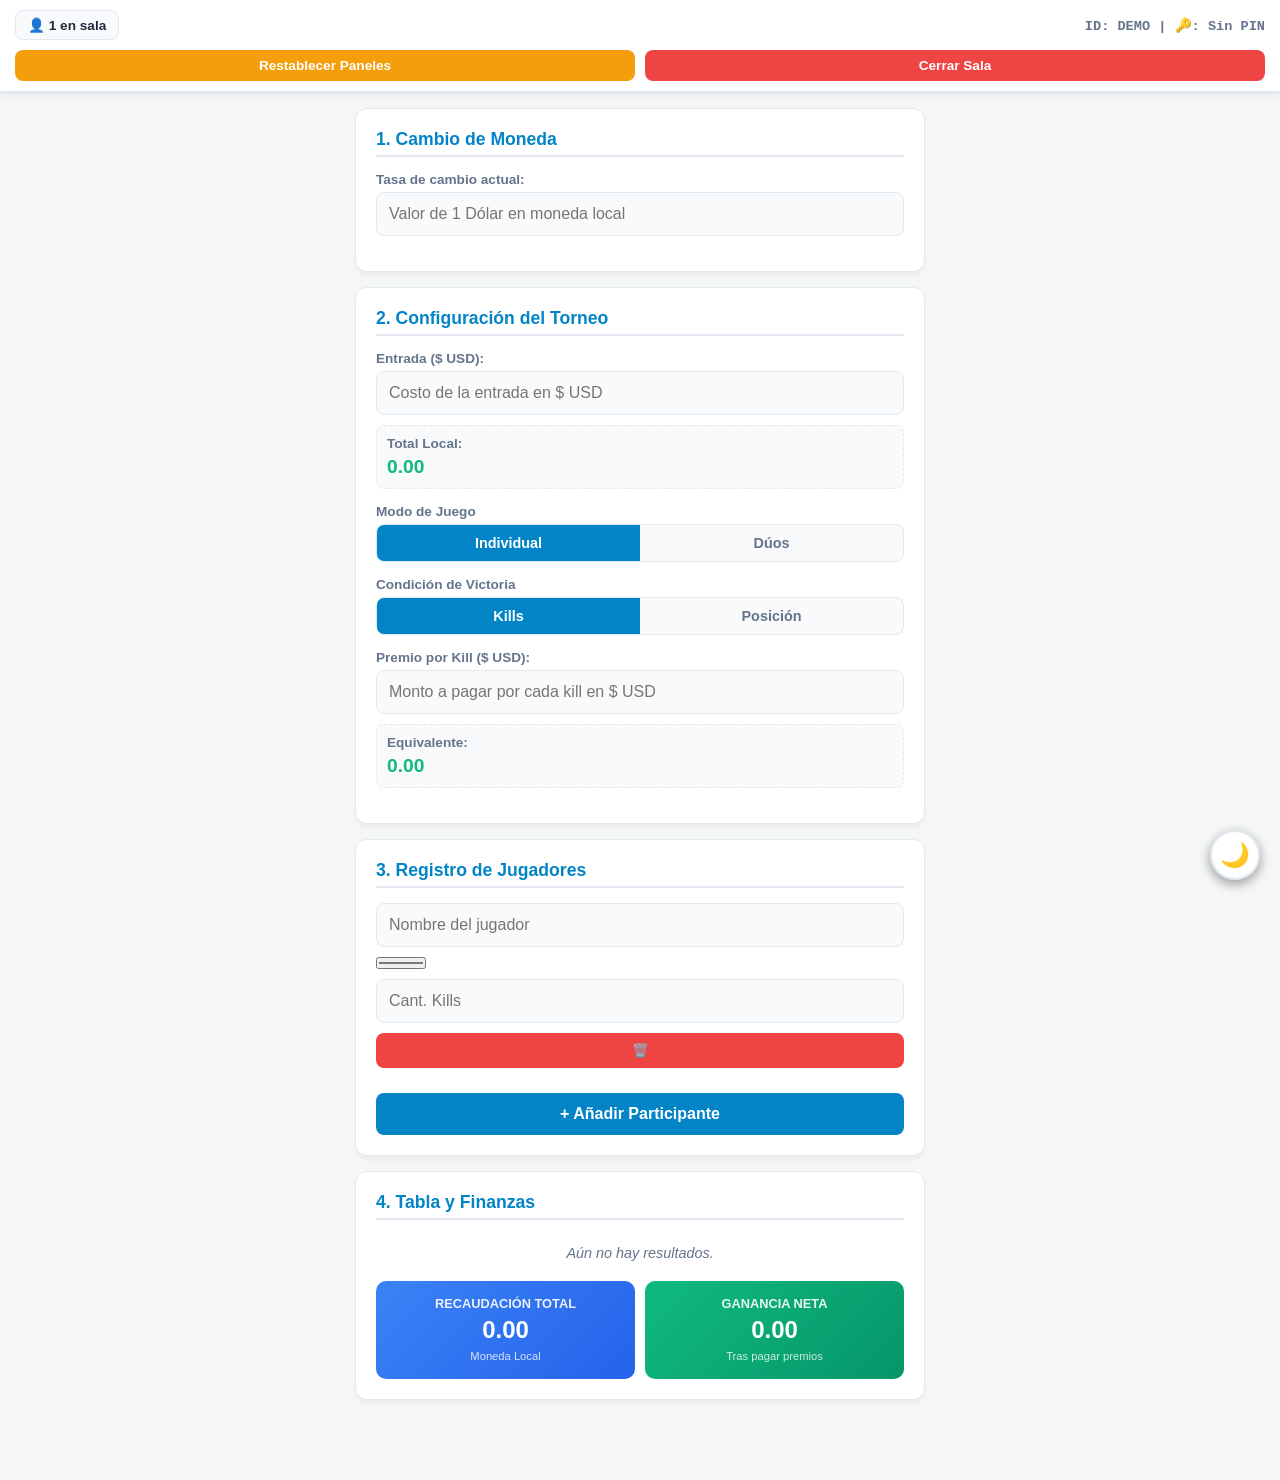
==== commit f18a14d7: "Update panel.html" ====
--- a/panel.html
+++ b/panel.html
@@ -31,8 +31,8 @@
                 <h2>1. Cambio de Moneda</h2>
             </div>
             <div class="input-group">
-                <label>Valor del Dólar ($) en tu moneda local:</label>
-                <input type="number" id="valor-dolar" placeholder="Ej: 45.50" step="0.01">
+                <label>Tasa de cambio actual:</label>
+                <input type="number" id="valor-dolar" placeholder="Valor de 1 Dólar en moneda local" step="0.01">
             </div>
         </section>
 
@@ -44,7 +44,7 @@
             <div class="input-group flex-row">
                 <div class="flex-half">
                     <label>Entrada ($ USD):</label>
-                    <input type="number" id="costo-entrada" placeholder="Ej: 5" step="0.5">
+                    <input type="number" id="costo-entrada" placeholder="Costo de la entrada en $ USD" step="0.5">
                 </div>
                 <div class="flex-half result-box">
                     <label>Total Local:</label>
@@ -66,8 +66,8 @@
 
             <div class="input-group flex-row mt-10" id="caja-premio-kill">
                 <div class="flex-half">
-                    <label>Premio por Kill ($):</label>
-                    <input type="number" id="premio-kill" placeholder="Ej: 1" step="0.5">
+                    <label>Premio por Kill ($ USD):</label>
+                    <input type="number" id="premio-kill" placeholder="Monto a pagar por cada kill en $ USD" step="0.5">
                 </div>
                 <div class="flex-half result-box">
                     <label>Equivalente:</label>
@@ -80,9 +80,16 @@
             <div class="panel-header">
                 <h2>3. Registro de Jugadores</h2>
             </div>
+            
             <div id="registro-container" class="registro-list">
-                <p class="empty-msg">Configura el torneo arriba para empezar a registrar.</p>
+                <div class="input-group flex-row player-row" id="player-row-inicial">
+                    <input type="text" placeholder="Nombre del jugador" style="flex: 2;">
+                    <input type="color" value="#0284c7" style="flex: 0.5; height: 42px; padding: 0;">
+                    <input type="number" placeholder="Cant. Kills" style="flex: 1;">
+                    <button class="btn-danger btn-del" style="padding: 10px; border: none; border-radius: 8px;">🗑️</button>
+                </div>
             </div>
+            
             <button id="btn-add-player" class="btn-primary mt-10">+ Añadir Participante</button>
         </section>
 
@@ -111,7 +118,10 @@
 
     </div>
 
-    <button id="theme-toggle" class="theme-fab">🌙</button>
+    <div class="fab-container">
+        <button id="demo-menu-btn" class="theme-fab demo-fab">🛠️</button>
+        <button id="theme-toggle" class="theme-fab">🌙</button>
+    </div>
 
 </body>
 </html>
--- a/panel.css
+++ b/panel.css
@@ -1,22 +1,35 @@
+/* =========================================
+   VARIABLES DE COLOR Y TEMA
+   ========================================= */
 :root {
-    --primary: #007bff;
-    --primary-dark: #0056b3;
-    --bg: #f8faff;
-    --card: #ffffff;
-    --text: #1a1a1a;
-    --text-light: #6c757d;
-    --shadow: 0 4px 12px rgba(0,0,0,0.05);
+    --bg-app: #f4f7f6;
+    --bg-card: #ffffff;
+    --text-main: #1e293b;
+    --text-muted: #64748b;
+    --primary: #0284c7;
+    --primary-dark: #0369a1;
+    --danger: #ef4444;
+    --warning: #f59e0b;
+    --success: #10b981;
+    --border: #e2e8f0;
+    --input-bg: #f8fafc;
+    --shadow: 0 4px 6px -1px rgba(0, 0, 0, 0.05);
 }
 
 [data-theme="dark"] {
-    --bg: #0b0e14;
-    --card: #161b22;
-    --text: #f0f6fc;
-    --text-light: #8b949e;
-    --primary: #58a6ff;
-}
-
-/* RESET TOTAL PARA EVITAR ZOOM */
+    --bg-app: #0f172a;
+    --bg-card: #1e293b;
+    --text-main: #f8fafc;
+    --text-muted: #94a3b8;
+    --primary: #38bdf8;
+    --primary-dark: #0ea5e9;
+    --border: #334155;
+    --input-bg: #0f172a;
+}
+
+/* =========================================
+   RESETEO ANTI-ZOOM Y BASE
+   ========================================= */
 * {
     margin: 0;
     padding: 0;
@@ -26,149 +39,249 @@
 
 html, body {
     width: 100%;
-    height: 100%;
-    overflow-x: hidden; /* Prohíbe el scroll horizontal */
-    background-color: var(--bg);
-    color: var(--text);
-    font-family: -apple-system, BlinkMacSystemFont, "Segoe UI", Roboto, sans-serif;
-}
-
-.app-wrapper {
-    width: 100%;
-    max-width: 100%;
-    padding: 16px;
-    display: flex;
-    flex-direction: column;
-    gap: 16px;
-}
-
-/* HEADER */
-.main-header {
+    overflow-x: hidden;
+    background-color: var(--bg-app);
+    color: var(--text-main);
+    font-family: -apple-system, BlinkMacSystemFont, "Segoe UI", Roboto, Helvetica, Arial, sans-serif;
+    /* Suaviza el scroll en móviles */
+    -webkit-overflow-scrolling: touch; 
+}
+
+/* =========================================
+   BARRA SUPERIOR (TOP BAR)
+   ========================================= */
+.top-bar {
+    background: var(--bg-card);
+    padding: 10px 15px;
+    border-bottom: 2px solid var(--border);
+    position: sticky;
+    top: 0;
+    z-index: 100;
+    box-shadow: var(--shadow);
+}
+
+.top-row {
     display: flex;
     justify-content: space-between;
     align-items: center;
-    padding: 8px 0;
-}
-
-.main-header h1 {
-    font-size: 1.5rem;
-    font-weight: 800;
-    color: var(--primary);
-}
-
-.status-dot {
-    font-size: 0.7rem;
-    padding: 2px 8px;
-    background: rgba(0,123,255,0.1);
-    border-radius: 10px;
-    text-transform: uppercase;
-    font-weight: bold;
-}
-
-.icon-btn {
-    background: none;
+    margin-bottom: 10px;
+}
+
+.btn-top {
+    background: var(--input-bg);
+    border: 1px solid var(--border);
+    color: var(--text-main);
+    padding: 6px 12px;
+    border-radius: 8px;
+    font-weight: bold;
+    font-size: 0.85rem;
+}
+
+.room-info {
+    font-size: 0.85rem;
+    font-family: monospace;
+    font-weight: bold;
+    color: var(--text-muted);
+}
+
+.action-row {
+    display: flex;
+    gap: 10px;
+}
+
+.action-row button {
+    flex: 1;
+    padding: 8px;
     border: none;
-    color: var(--text);
-    font-size: 1.2rem;
-    cursor: pointer;
-}
-
-/* STATS CARDS */
-.stats-grid {
-    display: grid;
-    grid-template-columns: 1fr 1fr;
-    gap: 12px;
-}
-
-.stat-card {
-    background: var(--card);
-    padding: 12px;
+    border-radius: 8px;
+    font-weight: bold;
+    color: white;
+    font-size: 0.85rem;
+}
+
+.btn-warning { background: var(--warning); }
+.btn-danger { background: var(--danger); }
+
+/* =========================================
+   CONTENEDOR DE PANELES
+   ========================================= */
+.app-wrapper {
+    padding: 15px;
+    display: flex;
+    flex-direction: column;
+    gap: 15px;
+    max-width: 600px;
+    margin: 0 auto;
+    padding-bottom: 80px; /* Espacio para el botón flotante */
+}
+
+.card-panel {
+    background: var(--bg-card);
+    padding: 20px;
     border-radius: 12px;
     box-shadow: var(--shadow);
+    border: 1px solid var(--border);
+}
+
+.panel-header h2 {
+    font-size: 1.1rem;
+    color: var(--primary);
+    margin-bottom: 15px;
+    border-bottom: 2px solid var(--border);
+    padding-bottom: 5px;
+}
+
+/* =========================================
+   FORMULARIOS Y CAJAS DE TEXTO
+   ========================================= */
+.input-group {
     display: flex;
     flex-direction: column;
-}
-
-.stat-label { font-size: 0.75rem; color: var(--text-light); }
-.stat-value { font-weight: bold; font-size: 0.9rem; margin-top: 4px; }
-
-/* SECCIONES */
-.content-section {
+    margin-bottom: 15px;
+}
+
+.input-group label, .section-label {
+    font-size: 0.85rem;
+    font-weight: 600;
+    color: var(--text-muted);
+    margin-bottom: 5px;
+}
+
+.section-label { margin-top: 10px; display: block; }
+
+/* TRUCO ANTI-ZOOM: font-size 16px min */
+input[type="number"], input[type="text"] {
+    width: 100%;
+    padding: 12px;
+    border: 1px solid var(--border);
+    border-radius: 8px;
+    background: var(--input-bg);
+    color: var(--text-main);
+    font-size: 16px; 
+    outline: none;
+    transition: border 0.3s;
+}
+
+input:focus {
+    border-color: var(--primary);
+}
+
+.flex-row {
+    display: flex;
+    gap: 10px;
+}
+
+.flex-half {
+    flex: 1;
     display: flex;
     flex-direction: column;
-    gap: 12px;
-}
-
-.content-section h2 {
-    font-size: 1.1rem;
-    color: var(--text);
-}
-
-/* LISTA DE JUGADORES (Tarjetas en vez de tabla) */
-.players-column {
-    display: flex;
-    flex-direction: column;
-    gap: 8px;
-}
-
-.player-row {
-    background: var(--card);
-    padding: 12px 16px;
-    border-radius: 10px;
-    display: flex;
-    justify-content: space-between;
-    align-items: center;
-    box-shadow: var(--shadow);
-}
-
-.player-info {
-    display: flex;
-    align-items: center;
-    gap: 12px;
-}
-
-.rank-circle {
-    width: 24px;
-    height: 24px;
+}
+
+.result-box {
+    background: var(--input-bg);
+    border: 1px dashed var(--border);
+    border-radius: 8px;
+    padding: 10px;
+    justify-content: center;
+}
+
+.highlight-text {
+    font-size: 1.2rem;
+    font-weight: bold;
+    color: var(--success);
+}
+
+/* =========================================
+   BOTONES INTERCAMBIABLES (TOGGLES)
+   ========================================= */
+.toggle-group {
+    display: flex;
+    background: var(--input-bg);
+    border: 1px solid var(--border);
+    border-radius: 8px;
+    overflow: hidden;
+    margin-bottom: 15px;
+}
+
+.toggle-btn {
+    flex: 1;
+    padding: 10px;
+    border: none;
+    background: transparent;
+    color: var(--text-muted);
+    font-weight: bold;
+    font-size: 0.9rem;
+    transition: all 0.2s;
+}
+
+.toggle-btn.active {
     background: var(--primary);
     color: white;
-    border-radius: 50%;
-    display: flex;
-    justify-content: center;
-    align-items: center;
-    font-size: 0.7rem;
-    font-weight: bold;
-}
-
-/* BOTONES */
-.action-buttons {
+}
+
+/* =========================================
+   BOTONES GENERALES Y UTILIDADES
+   ========================================= */
+.btn-primary {
+    width: 100%;
+    padding: 12px;
+    background: var(--primary);
+    color: white;
+    border: none;
+    border-radius: 8px;
+    font-weight: bold;
+    font-size: 1rem;
+}
+
+.mt-10 { margin-top: 10px; }
+
+.empty-msg {
+    text-align: center;
+    color: var(--text-muted);
+    font-style: italic;
+    font-size: 0.9rem;
+    padding: 10px;
+}
+
+/* =========================================
+   FINANZAS (RECUADROS FINALES)
+   ========================================= */
+.finanzas-grid {
     display: grid;
     grid-template-columns: 1fr 1fr;
     gap: 10px;
 }
 
-.btn-main, .btn-start {
-    padding: 12px;
-    border: none;
+.finance-card {
+    padding: 15px;
     border-radius: 10px;
-    font-weight: bold;
-    color: white;
-    cursor: pointer;
-}
-
-.btn-main { background: var(--primary); }
-.btn-start { background: #28a745; }
-
-/* FAB TEMA */
+    text-align: center;
+    color: white;
+}
+
+.finance-card h3 { font-size: 0.8rem; text-transform: uppercase; margin-bottom: 5px; opacity: 0.9; }
+.finance-card p { font-size: 1.5rem; font-weight: bold; margin-bottom: 2px; }
+.finance-card small { font-size: 0.7rem; opacity: 0.8; }
+
+.bruto { background: linear-gradient(135deg, #3b82f6, #2563eb); }
+.neto { background: linear-gradient(135deg, #10b981, #059669); }
+
+/* =========================================
+   BOTÓN FLOTANTE (TEMA)
+   ========================================= */
 .theme-fab {
     position: fixed;
     bottom: 20px;
     right: 20px;
-    width: 48px;
-    height: 48px;
+    width: 50px;
+    height: 50px;
     border-radius: 50%;
-    background: var(--card);
-    border: 1px solid var(--primary);
+    background: var(--bg-card);
+    border: 2px solid var(--border);
     box-shadow: 0 4px 12px rgba(0,0,0,0.2);
-    font-size: 1.2rem;
-}
+    font-size: 1.5rem;
+    display: flex;
+    justify-content: center;
+    align-items: center;
+    z-index: 1000;
+}
